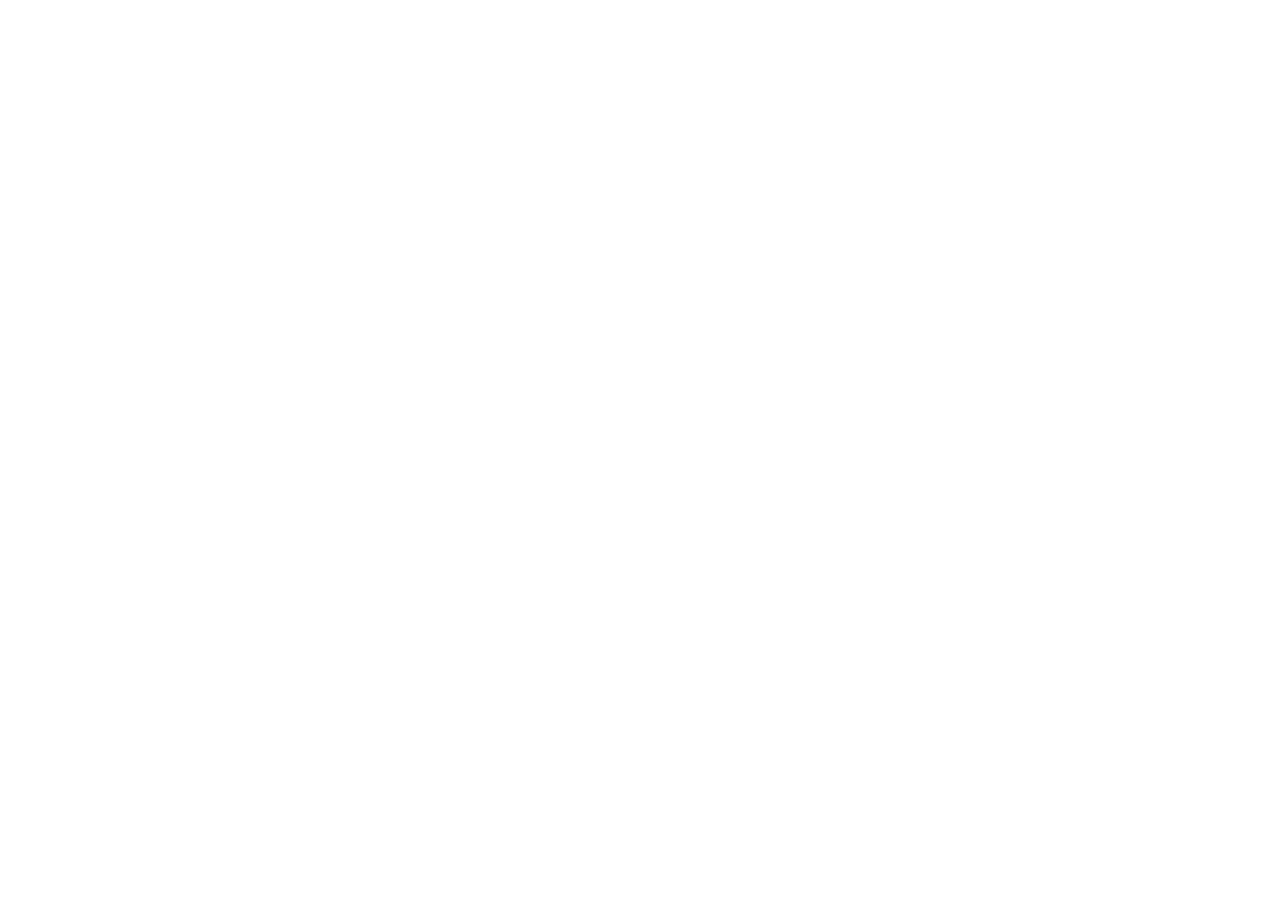
==== app.html @ 06cef8fd "criando e removendo mosquitos" ====
<!doctype html>
<html>
	<head>
		<title> </title>

		<link rel="stylesheet" href="estilo.css"/>
		<script src="jogo.js"></script>
	</head>

	<body onresize="ajustaTamanhoPalcoJogo()">

		<script>
			setInterval(function() {
				posicaoRandomica()
			}, 1000)
		</script>
	</body>
</html>
---- estilo.css ----
.mosquito1{
	width: 50px;
	height: 50px;
}

.mosquito2{
	width: 70px;
	height: 70px;
}

.mosquito3{
	width: 90px;
	height: 90px;
}

.ladoA{
	transform: scaleX(1); 
	//poderia omitir, pois já tem valor 1
}

.ladoB{
	transform: scaleX(-1);
}
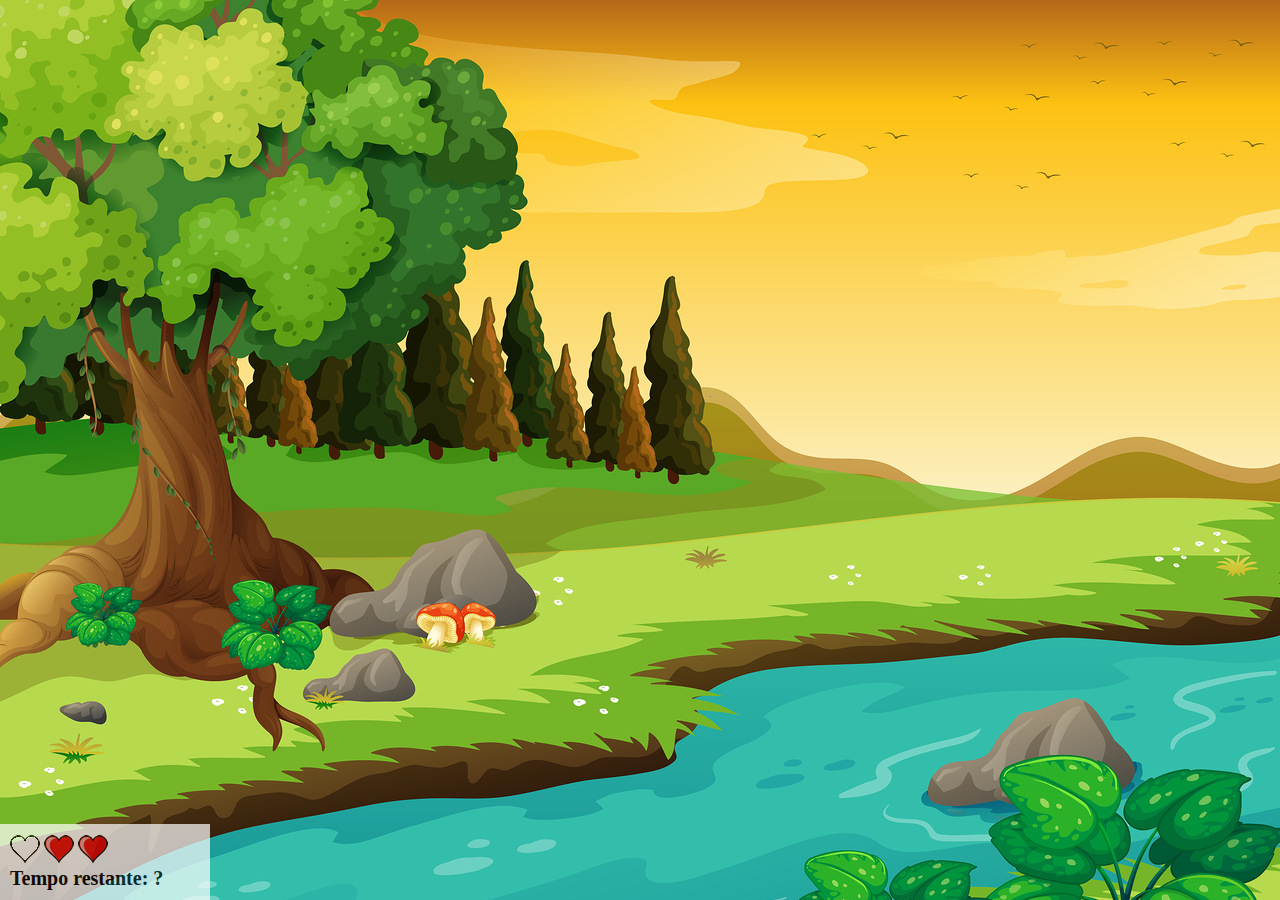
==== commit 5cc20cc0: "criando o cenário" ====
--- a/app.html
+++ b/app.html
@@ -9,6 +9,17 @@
 
 	<body onresize="ajustaTamanhoPalcoJogo()">
 
+		<div class="painel">
+			<div class="vidas">
+				<img src="imagens/coracao_vazio.png" />
+				<img src="imagens/coracao_cheio.png" />
+				<img src="imagens/coracao_cheio.png" />
+				
+			</div>
+
+			<div class="cronometro">Tempo restante: ?</div>
+		</div>
+
 		<script>
 			setInterval(function() {
 				posicaoRandomica()
--- a/estilo.css
+++ b/estilo.css
@@ -1,3 +1,10 @@
+body{
+	background-image: url(imagens/bg.jpg);
+	background-repeat: no-repeat;
+	background-size: 100%;
+	backface-visibility: hidden;
+}
+
 .mosquito1{
 	width: 50px;
 	height: 50px;
@@ -20,4 +27,26 @@
 
 .ladoB{
 	transform: scaleX(-1);
+}
+
+.painel{
+	position: absolute;
+	width: 190px;
+	padding: 10px;
+	left: 0px;
+	bottom: 0px;
+	border-top: solid 1px #fff;
+	background-color: #fff;
+	opacity: 0.7;
+}
+
+.vidas{
+	float: left;
+}
+
+.cronometro{
+	float: left;
+	font-size: 20px;
+	font-weight: bold;
+
 }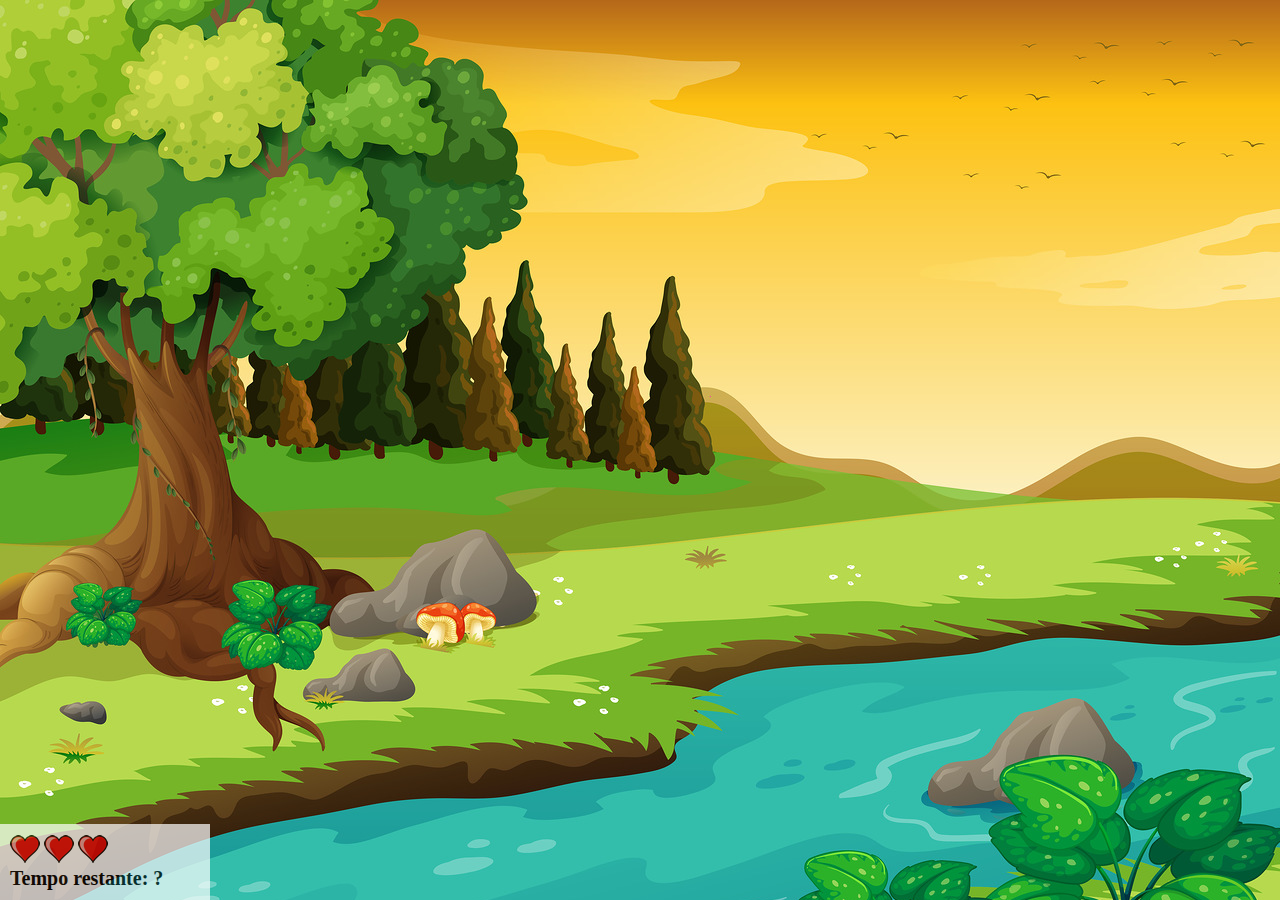
==== commit e8e1fa25: "controlando os pontos de vida" ====
--- a/app.html
+++ b/app.html
@@ -11,10 +11,10 @@
 
 		<div class="painel">
 			<div class="vidas">
-				<img src="imagens/coracao_vazio.png" />
-				<img src="imagens/coracao_cheio.png" />
-				<img src="imagens/coracao_cheio.png" />
-				
+				<img id='v1' src="imagens/coracao_cheio.png" />
+				<img id='v2' src="imagens/coracao_cheio.png" />
+				<img id='v3' src="imagens/coracao_cheio.png" />
+
 			</div>
 
 			<div class="cronometro">Tempo restante: ?</div>
@@ -23,7 +23,7 @@
 		<script>
 			setInterval(function() {
 				posicaoRandomica()
-			}, 1000)
+			}, 1500)
 		</script>
 	</body>
 </html>--- a/estilo.css
+++ b/estilo.css
@@ -48,5 +48,4 @@
 	float: left;
 	font-size: 20px;
 	font-weight: bold;
-
 }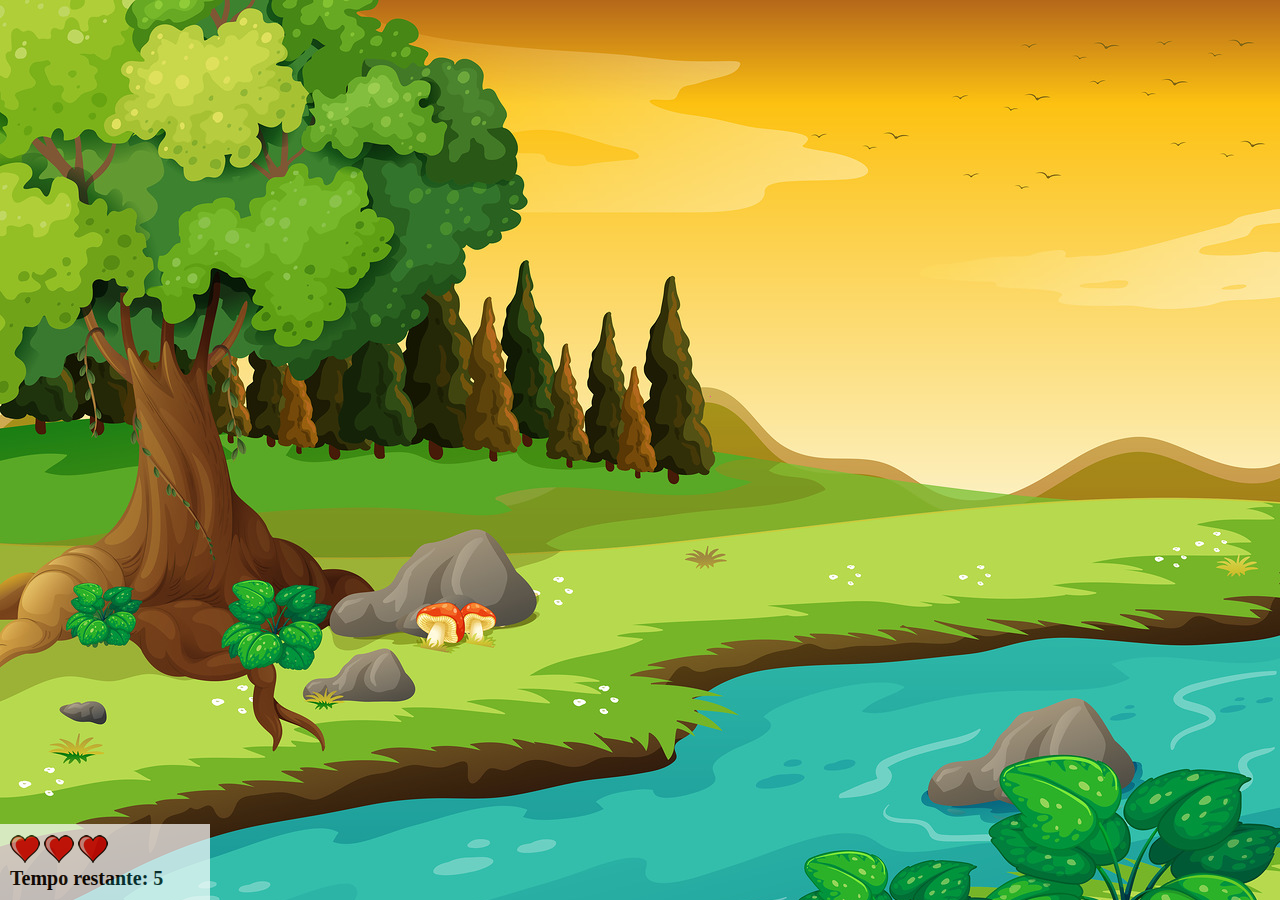
==== commit 5aea9a7a: "adicionando o cronometro" ====
--- a/app.html
+++ b/app.html
@@ -17,11 +17,13 @@
 
 			</div>
 
-			<div class="cronometro">Tempo restante: ?</div>
+			<div class="cronometro">Tempo restante: <span id="cronometro"></span></div>
 		</div>
 
 		<script>
-			setInterval(function() {
+			document.getElementById('cronometro').innerHTML = tempo
+
+			var criaMosquito = setInterval(function() {
 				posicaoRandomica()
 			}, 1500)
 		</script>
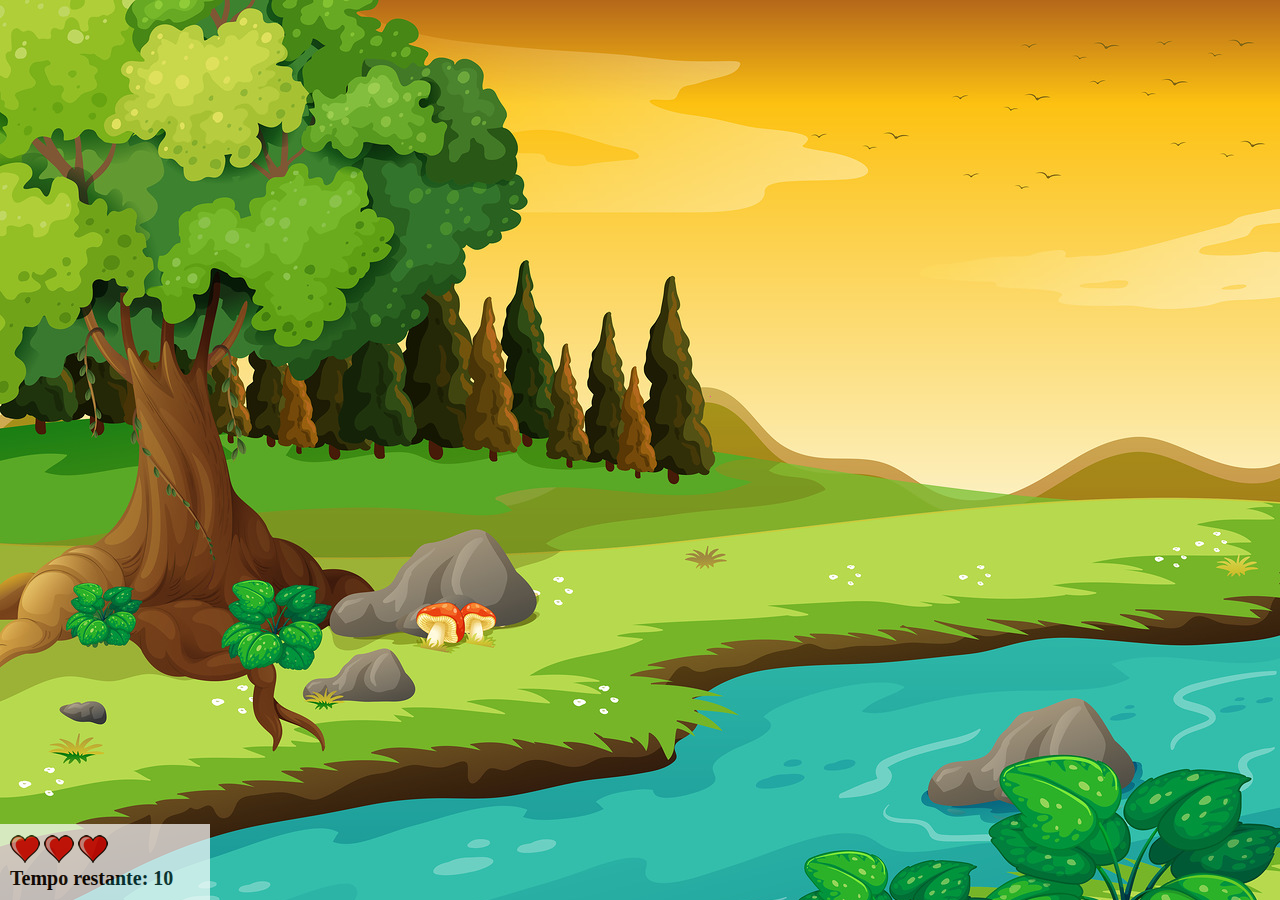
==== commit a5b02521: "criando página inicial" ====
--- a/app.html
+++ b/app.html
@@ -2,7 +2,7 @@
 <html>
 	<head>
 		<title> </title>
-
+		<meta charset="UTF-8"/>
 		<link rel="stylesheet" href="estilo.css"/>
 		<script src="jogo.js"></script>
 	</head>
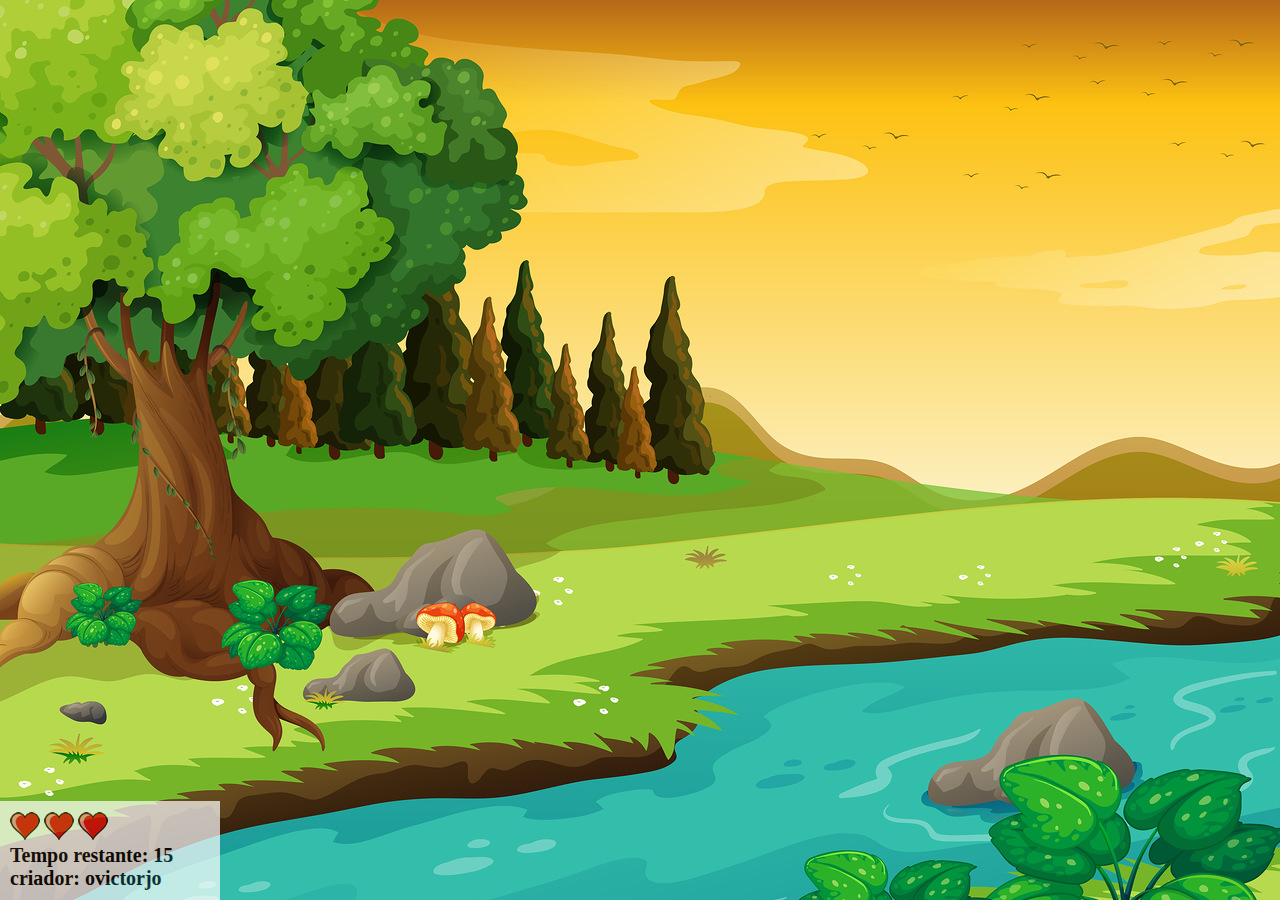
==== commit 0a809cc6: "adicionando o crédito" ====
--- a/app.html
+++ b/app.html
@@ -18,6 +18,7 @@
 			</div>
 
 			<div class="cronometro">Tempo restante: <span id="cronometro"></span></div>
+			<div class="cronometro">criador: ovictorjo</div>
 		</div>
 
 		<script>
@@ -25,7 +26,7 @@
 
 			var criaMosquito = setInterval(function() {
 				posicaoRandomica()
-			}, 1500)
+			}, criaMosquitoTempo)
 		</script>
 	</body>
 </html>--- a/estilo.css
+++ b/estilo.css
@@ -1,3 +1,7 @@
+
+html{
+	cursor: url(imagens/mata_mosquito.png) 30 30, auto;
+}
 body{
 	background-image: url(imagens/bg.jpg);
 	background-repeat: no-repeat;
@@ -31,7 +35,7 @@
 
 .painel{
 	position: absolute;
-	width: 190px;
+	width: 200px;
 	padding: 10px;
 	left: 0px;
 	bottom: 0px;
@@ -39,6 +43,7 @@
 	background-color: #fff;
 	opacity: 0.7;
 }
+
 
 .vidas{
 	float: left;
